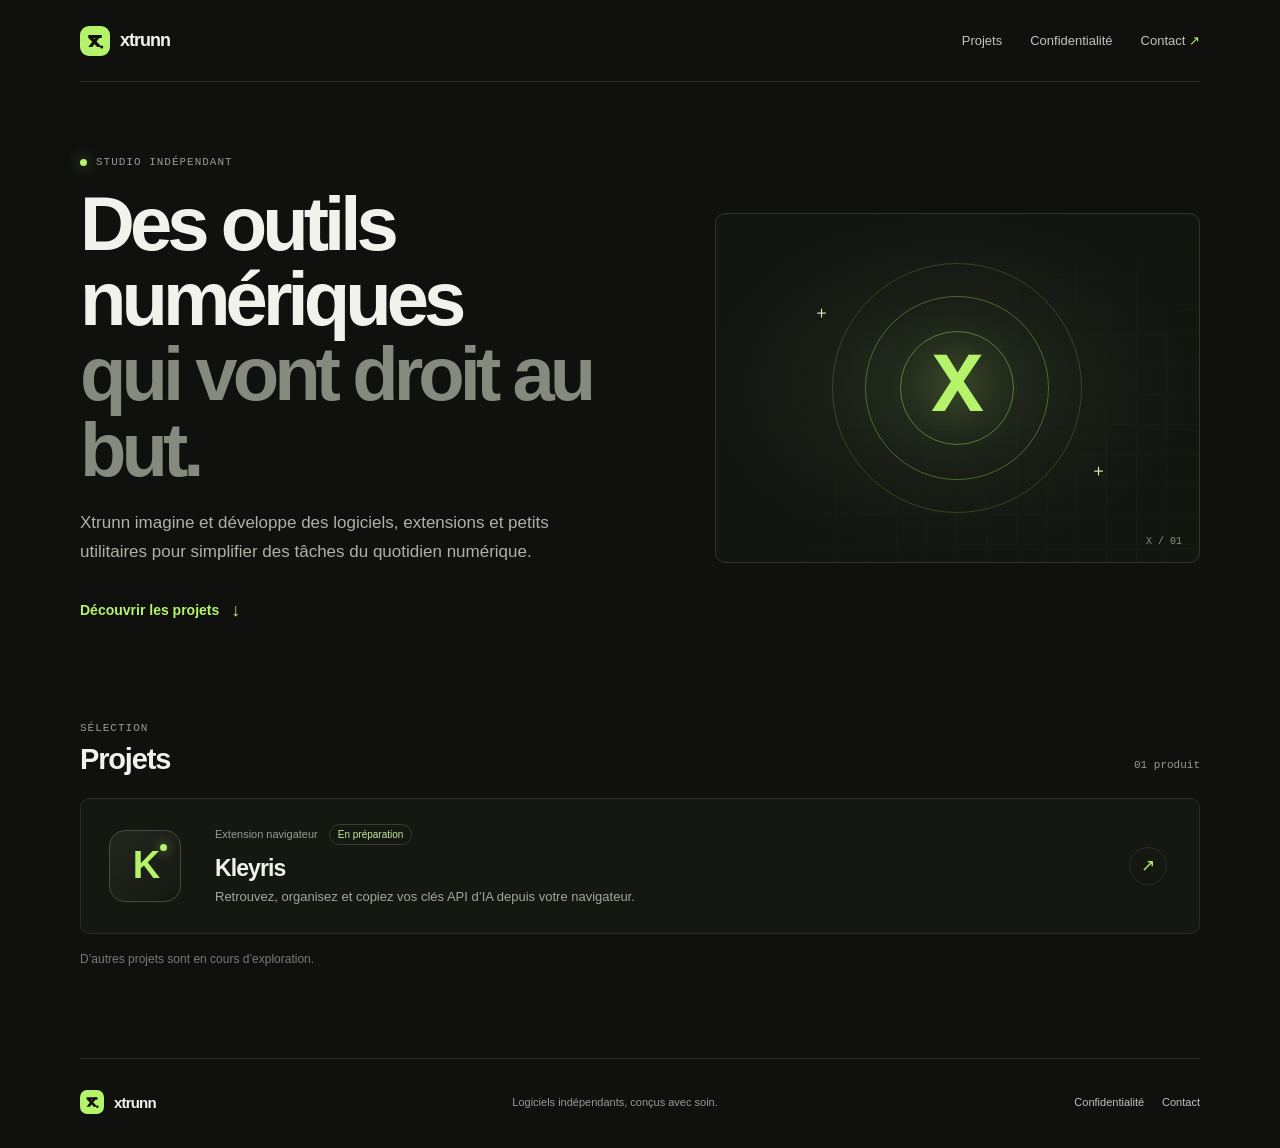
==== index.html @ ac37fcc6 "Ajouter le site Xtrunn" ====
<!doctype html>
<html lang="fr">
<head>
  <meta charset="utf-8">
  <meta name="viewport" content="width=device-width, initial-scale=1">
  <meta name="theme-color" content="#10110f">
  <meta name="description" content="Xtrunn crée des logiciels et outils numériques indépendants, utiles et simples à utiliser.">
  <title>Xtrunn — logiciels indépendants</title>
  <link rel="icon" href="assets/mark.svg" type="image/svg+xml">
  <link rel="stylesheet" href="assets/site.css">
</head>
<body>
  <header class="topbar wrap">
    <a class="wordmark" href="./" aria-label="Xtrunn, accueil"><img src="assets/mark.svg" alt="" width="30" height="30"><span>xtrunn</span></a>
    <nav aria-label="Navigation principale">
      <a href="#projets">Projets</a>
      <a href="privacy.html">Confidentialité</a>
      <a class="nav-contact" href="https://github.com/Xtrunn/xtrunn-site/issues">Contact <span aria-hidden="true">↗</span></a>
    </nav>
  </header>

  <main>
    <section class="hero wrap">
      <div class="hero-copy">
        <p class="eyebrow"><span class="status-dot"></span> Studio indépendant</p>
        <h1>Des outils numériques<br><span>qui vont droit au but.</span></h1>
        <p class="hero-description">Xtrunn imagine et développe des logiciels, extensions et petits utilitaires pour simplifier des tâches du quotidien numérique.</p>
        <a class="text-link" href="#projets">Découvrir les projets <span aria-hidden="true">↓</span></a>
      </div>
      <div class="hero-art" aria-hidden="true">
        <div class="orb orb-one"></div><div class="orb orb-two"></div>
        <div class="art-grid"></div>
        <span class="art-cross cross-one">＋</span><span class="art-cross cross-two">＋</span>
        <span class="art-label">X / 01</span>
      </div>
    </section>

    <section class="projects wrap" id="projets">
      <div class="section-heading">
        <div><p class="eyebrow">Sélection</p><h2>Projets</h2></div>
        <span class="section-count">01 produit</span>
      </div>
      <article class="project-card">
        <a class="project-mark" href="products/kleyris.html" aria-label="Découvrir Kleyris"><span>K</span><i></i></a>
        <div class="project-info">
          <div class="project-meta"><span>Extension navigateur</span><span class="pill">En préparation</span></div>
          <h3>Kleyris</h3>
          <p>Retrouvez, organisez et copiez vos clés API d’IA depuis votre navigateur.</p>
        </div>
        <a class="arrow-link" href="products/kleyris.html" aria-label="Découvrir Kleyris">↗</a>
      </article>
      <p class="future-note">D’autres projets sont en cours d’exploration.</p>
    </section>
  </main>

  <footer class="footer wrap">
    <a class="wordmark footer-mark" href="./"><img src="assets/mark.svg" alt="" width="24" height="24"><span>xtrunn</span></a>
    <span>Logiciels indépendants, conçus avec soin.</span>
    <div><a href="privacy.html">Confidentialité</a><a href="https://github.com/Xtrunn/xtrunn-site/issues">Contact</a></div>
  </footer>
</body>
</html>
---- assets/site.css ----
:root {
  color-scheme: dark;
  --ink: #f1f2ec;
  --muted: #989b91;
  --line: #292b25;
  --surface: #151713;
  --surface-hi: #1a1d17;
  --acid: #b5f36a;
  --bg: #10110f;
  font-family: "Segoe UI", Arial, sans-serif;
  font-synthesis: none;
  text-rendering: optimizeLegibility;
}
* { box-sizing: border-box; }
html { scroll-behavior: smooth; }
body { margin: 0; background: var(--bg); color: var(--ink); }
a { color: inherit; text-decoration: none; }
a:focus-visible { outline: 2px solid var(--acid); outline-offset: 4px; }
.wrap { width: min(1120px, calc(100% - 48px)); margin-inline: auto; }
.topbar { min-height: 82px; display: flex; align-items: center; justify-content: space-between; border-bottom: 1px solid var(--line); }
.wordmark { display: inline-flex; align-items: center; gap: 10px; font-size: 18px; font-weight: 700; letter-spacing: -.055em; }
.wordmark img { display: block; }
.topbar nav, .footer > div { display: flex; align-items: center; gap: 28px; color: #c2c4bb; font-size: 13px; }
.topbar nav a, .footer a { transition: color .18s ease; }
.topbar nav a:hover, .footer a:hover { color: var(--acid); }
.nav-contact span { color: var(--acid); }
.hero { min-height: 510px; display: grid; grid-template-columns: 1.1fr .9fr; align-items: center; gap: 42px; padding-block: 74px 86px; }
.eyebrow { display: flex; align-items: center; gap: 9px; margin: 0 0 18px; color: var(--muted); font: 11px ui-monospace, Consolas, monospace; letter-spacing: .09em; text-transform: uppercase; }
.status-dot { width: 7px; height: 7px; border-radius: 50%; background: var(--acid); box-shadow: 0 0 14px #b5f36980; }
h1, h2, h3, p { margin-top: 0; }
.hero h1, .product-hero h1 { margin-bottom: 22px; font-size: clamp(44px, 6.2vw, 76px); line-height: .99; letter-spacing: -.065em; font-weight: 600; }
h1 span { color: #85897e; }
.hero-description { max-width: 500px; color: #aeb1a6; font-size: 17px; line-height: 1.7; }
.text-link { display: inline-flex; align-items: center; gap: 12px; margin-top: 16px; color: var(--acid); font-size: 14px; font-weight: 600; }
.text-link span { font-size: 18px; }
.hero-art { position: relative; min-height: 350px; overflow: hidden; border: 1px solid #30342a; border-radius: 10px; background: radial-gradient(ellipse at 48% 49%, #293321 0, #191d16 36%, #131510 72%); }
.art-grid { position: absolute; inset: 0; opacity: .22; background-image: linear-gradient(#7c8c6c33 1px, transparent 1px), linear-gradient(90deg, #7c8c6c33 1px, transparent 1px); background-size: 30px 30px; mask-image: linear-gradient(135deg, transparent 12%, #000 100%); }
.orb { position: absolute; left: 50%; top: 50%; border: 1px solid #b5f36430; border-radius: 50%; transform: translate(-50%, -50%); }
.orb-one { width: 250px; height: 250px; }
.orb-two { width: 184px; height: 184px; border-color: #b5f36655; }
.orb-two::after { content: ""; position: absolute; inset: 34px; border: 1px solid #b5f36666; border-radius: 50%; }
.hero-art::after { content: "X"; position: absolute; inset: 0; display: grid; place-items: center; color: var(--acid); font: 700 86px ui-monospace, Consolas, monospace; text-shadow: 0 0 46px #b5f36954; }
.art-cross { position: absolute; z-index: 1; color: #d7f7b2; font: 17px ui-monospace, Consolas, monospace; }
.cross-one { left: 20%; top: 25%; }.cross-two { right: 19%; bottom: 23%; }
.art-label { position: absolute; bottom: 15px; right: 17px; z-index: 1; color: #8b9083; font: 10px ui-monospace, Consolas, monospace; }
.projects { padding-block: 15px 92px; }
.section-heading { display: flex; justify-content: space-between; align-items: end; margin-bottom: 22px; }
.section-heading .eyebrow { margin-bottom: 9px; }
.section-heading h2 { margin: 0; font-size: 29px; letter-spacing: -.04em; }
.section-count { padding-bottom: 5px; color: var(--muted); font: 11px ui-monospace, Consolas, monospace; }
.project-card { display: grid; grid-template-columns: 84px 1fr 42px; align-items: center; gap: 22px; padding: 25px 28px; border: 1px solid var(--line); border-radius: 9px; background: var(--surface); transition: border-color .2s ease, background .2s ease; }
.project-card:hover { border-color: #586245; background: var(--surface-hi); }
.project-mark { position: relative; display: grid; width: 72px; height: 72px; place-items: center; border: 1px solid #474a3d; border-radius: 16px; background: linear-gradient(140deg,#24271f,#151712); color: var(--acid); font: 600 38px "Segoe UI",Arial,sans-serif; letter-spacing: -.08em; }
.project-mark i { position: absolute; right: 13px; top: 13px; width: 7px; height: 7px; border-radius: 50%; background: var(--acid); box-shadow: 0 0 11px #b5f369aa; }
.project-meta { display: flex; align-items: center; gap: 11px; color: var(--muted); font-size: 11px; }
.pill { padding: 4px 8px; border: 1px solid #353e2b; border-radius: 99px; color: #c4e99b; font-size: 10px; }
.project-info h3 { margin: 10px 0 5px; font-size: 23px; letter-spacing: -.04em; }
.project-info p { max-width: 600px; margin: 0; color: #a4a79d; font-size: 13px; line-height: 1.6; }
.arrow-link { display: grid; width: 38px; height: 38px; place-items: center; border: 1px solid var(--line); border-radius: 50%; color: var(--acid); font-size: 17px; }
.future-note { margin: 18px 0 0; color: #777b71; font-size: 12px; }
.footer { display: flex; align-items: center; justify-content: space-between; min-height: 88px; border-top: 1px solid var(--line); color: var(--muted); font-size: 11px; }
.footer-mark { color: var(--ink); font-size: 15px; }
.footer > div { gap: 18px; font-size: 11px; }
.product-page { min-height: calc(100vh - 170px); }
.back-link { display: inline-block; margin: 35px 0 60px; color: var(--muted); font-size: 12px; }
.back-link:hover { color: var(--acid); }
.product-hero { max-width: 760px; padding-bottom: 70px; }
.product-logo { position: relative; display: grid; width: 64px; height: 64px; place-items: center; margin-bottom: 30px; border: 1px solid #454b39; border-radius: 15px; background: linear-gradient(145deg,#23271e,#141610); color: var(--acid); font-size: 34px; font-weight: 600; }
.product-logo span { position: absolute; top: 11px; right: 11px; width: 7px; height: 7px; border-radius: 50%; background: var(--acid); }
.product-hero h1 { font-size: clamp(48px, 7vw, 82px); }
.coming-soon { display: inline-flex; margin-top: 13px; padding: 9px 12px; border: 1px solid #38412d; border-radius: 5px; color: #c5e6a0; font: 10px ui-monospace, Consolas, monospace; text-transform: uppercase; letter-spacing: .06em; }
.feature-grid { display: grid; grid-template-columns: repeat(3,1fr); gap: 12px; padding-block: 10px 66px; }
.feature-grid article { min-height: 165px; padding: 19px; border: 1px solid var(--line); border-radius: 8px; background: var(--surface); }
.feature-index { color: var(--acid); font: 10px ui-monospace, Consolas, monospace; }
.feature-grid h2 { margin: 23px 0 7px; font-size: 16px; letter-spacing: -.03em; }
.feature-grid p { margin: 0; color: #a4a79d; font-size: 12px; line-height: 1.65; }
.product-details { display: grid; grid-template-columns: 1fr 1fr; gap: 40px; align-items: end; padding-block: 25px 86px; }
.product-details h2 { margin-bottom: 10px; font-size: 26px; letter-spacing: -.04em; }
.product-details p:not(.eyebrow) { max-width: 480px; margin-bottom: 0; color: #a4a79d; font-size: 13px; line-height: 1.7; }
.details-note { justify-self: end; padding: 14px 16px; border: 1px solid var(--line); border-radius: 7px; color: #a4a79d; font-size: 11px; }
.details-note .status-dot { display: inline-block; width: 6px; height: 6px; margin-right: 7px; }
.policy { min-height: calc(100vh - 170px); padding-bottom: 80px; }
.policy .back-link { margin-bottom: 60px; }
.policy h1 { margin-bottom: 7px; font-size: 54px; letter-spacing: -.06em; }
.policy-date { color: var(--muted); font-size: 12px; }
.policy-copy { max-width: 760px; margin-top: 42px; }
.policy-copy h2 { margin: 31px 0 10px; font-size: 16px; }
.policy-copy p { color: #b0b3a9; font-size: 13px; line-height: 1.8; }
.policy-copy a { color: var(--acid); text-decoration: underline; text-underline-offset: 3px; }
@media (max-width: 720px) {
  .wrap { width: min(100% - 36px, 560px); }
  .topbar { min-height: 70px; }
  .topbar nav { gap: 15px; font-size: 11px; }
  .hero { grid-template-columns: 1fr; gap: 34px; padding-block: 68px 66px; }
  .hero-art { min-height: 260px; }
  .projects { padding-bottom: 68px; }
  .project-card { grid-template-columns: 58px 1fr 32px; gap: 14px; padding: 17px 14px; }
  .project-mark { width: 54px; height: 54px; border-radius: 13px; font-size: 29px; }
  .project-mark i { top: 10px; right: 10px; width: 6px; height: 6px; }
  .project-meta { flex-wrap: wrap; gap: 7px; }
  .project-info h3 { margin-top: 8px; font-size: 20px; }
  .project-info p { font-size: 12px; }
  .arrow-link { width: 32px; height: 32px; }
  .footer { flex-wrap: wrap; gap: 11px 20px; padding-block: 18px; }
  .footer > span { order: 3; flex-basis: 100%; }
  .feature-grid { grid-template-columns: 1fr; }
  .feature-grid article { min-height: 130px; }
  .product-details { grid-template-columns: 1fr; gap: 24px; }
  .details-note { justify-self: start; }
  .back-link { margin: 28px 0 44px; }
}
@media (max-width: 390px) {
  .wrap { width: calc(100% - 28px); }
  .topbar nav { gap: 11px; font-size: 10px; }
  .wordmark { gap: 7px; font-size: 16px; }
  .project-card { grid-template-columns: 46px 1fr 28px; gap: 10px; padding-inline: 11px; }
  .project-mark { width: 44px; height: 44px; font-size: 24px; }
  .project-meta { font-size: 9px; }
}
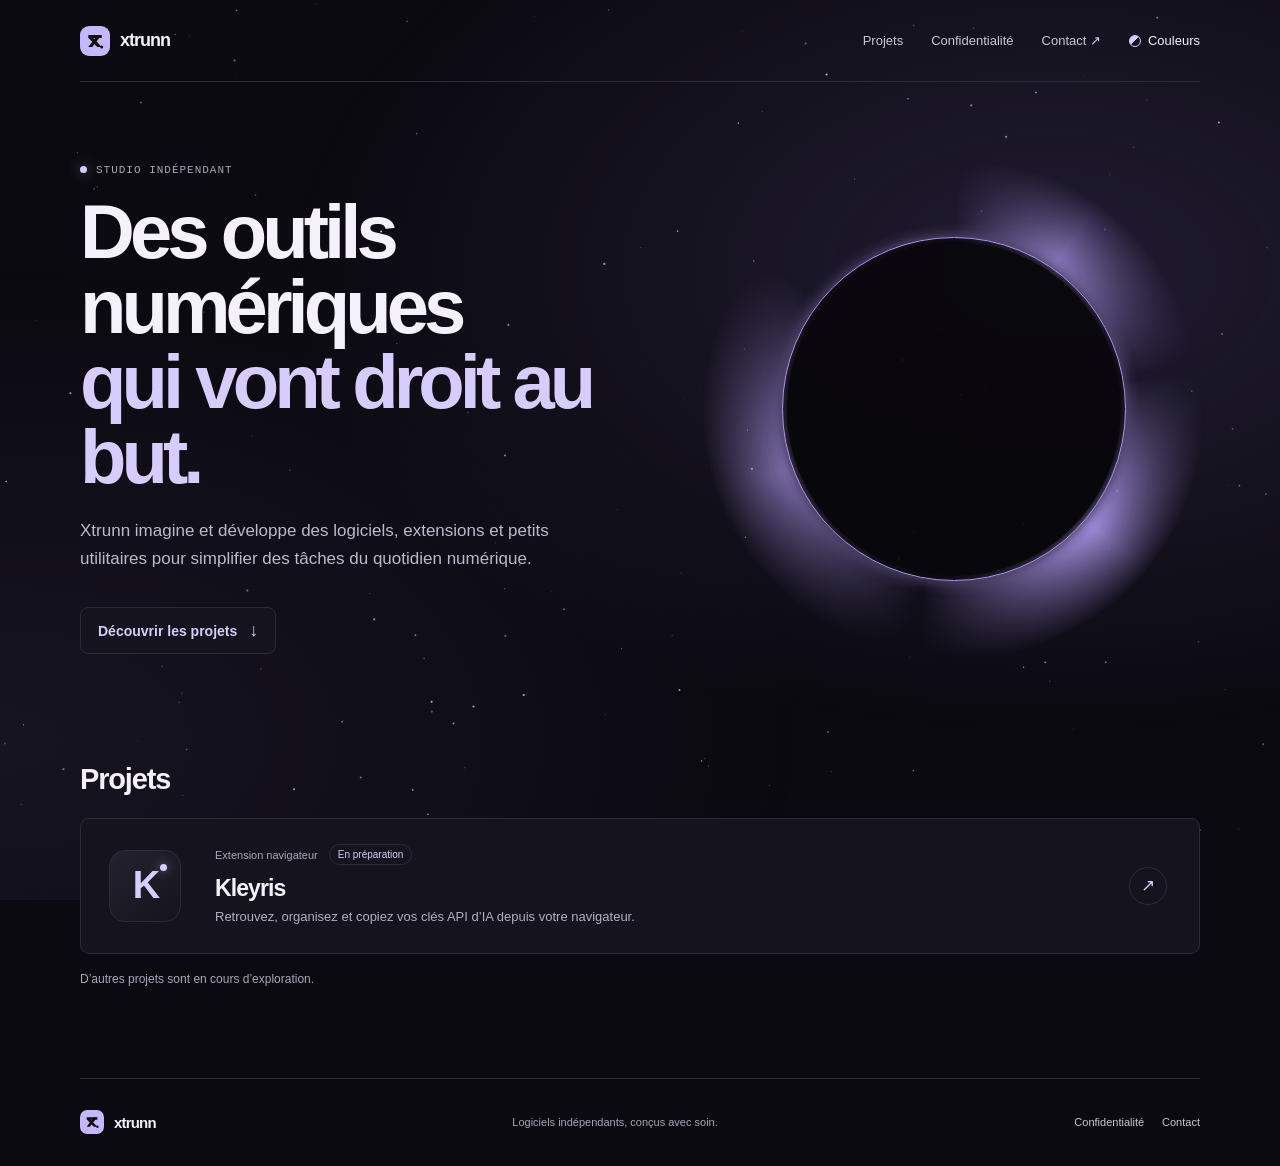
==== commit 9bc3cd7c: "Trou noir" ====
--- a/index.html
+++ b/index.html
@@ -8,6 +8,7 @@
   <title>Xtrunn — logiciels indépendants</title>
   <link rel="icon" href="assets/mark.svg" type="image/svg+xml">
   <link rel="stylesheet" href="assets/site.css">
+  <script src="assets/appearance.js" defer></script>
 </head>
 <body>
   <header class="topbar wrap">
@@ -27,18 +28,18 @@
         <p class="hero-description">Xtrunn imagine et développe des logiciels, extensions et petits utilitaires pour simplifier des tâches du quotidien numérique.</p>
         <a class="text-link" href="#projets">Découvrir les projets <span aria-hidden="true">↓</span></a>
       </div>
-      <div class="hero-art" aria-hidden="true">
-        <div class="orb orb-one"></div><div class="orb orb-two"></div>
-        <div class="art-grid"></div>
-        <span class="art-cross cross-one">＋</span><span class="art-cross cross-two">＋</span>
-        <span class="art-label">X / 01</span>
+      <div class="hero-space" aria-hidden="true">
+        <div class="black-hole">
+          <div class="bh-disk"></div>
+          <div class="bh-void"></div>
+          <div class="bh-ring"></div>
+        </div>
       </div>
     </section>
 
     <section class="projects wrap" id="projets">
       <div class="section-heading">
-        <div><p class="eyebrow">Sélection</p><h2>Projets</h2></div>
-        <span class="section-count">01 produit</span>
+        <h2>Projets</h2>
       </div>
       <article class="project-card">
         <a class="project-mark" href="products/kleyris.html" aria-label="Découvrir Kleyris"><span>K</span><i></i></a>
--- a/assets/site.css
+++ b/assets/site.css
@@ -1,12 +1,14 @@
 :root {
   color-scheme: dark;
-  --ink: #f1f2ec;
-  --muted: #989b91;
-  --line: #292b25;
-  --surface: #151713;
-  --surface-hi: #1a1d17;
-  --acid: #b5f36a;
-  --bg: #10110f;
+  --ink: #f4f1fb;
+  --muted: #aaa6b8;
+  --accent-color: #c5b7fb;
+  --hole-color: #a88afe;
+  --acid: color-mix(in srgb, var(--accent-color) 70%, #fff);
+  --bg: #0b0a10;
+  --line: color-mix(in srgb, var(--acid) 17%, var(--bg));
+  --surface: #15131d;
+  --surface-hi: color-mix(in srgb, var(--acid) 8%, var(--surface));
   font-family: "Segoe UI", Arial, sans-serif;
   font-synthesis: none;
   text-rendering: optimizeLegibility;
@@ -20,44 +22,131 @@
 .topbar { min-height: 82px; display: flex; align-items: center; justify-content: space-between; border-bottom: 1px solid var(--line); }
 .wordmark { display: inline-flex; align-items: center; gap: 10px; font-size: 18px; font-weight: 700; letter-spacing: -.055em; }
 .wordmark img { display: block; }
-.topbar nav, .footer > div { display: flex; align-items: center; gap: 28px; color: #c2c4bb; font-size: 13px; }
+.topbar nav, .footer > div { display: flex; align-items: center; gap: 28px; color: #cbc7d6; font-size: 13px; }
 .topbar nav a, .footer a { transition: color .18s ease; }
 .topbar nav a:hover, .footer a:hover { color: var(--acid); }
 .nav-contact span { color: var(--acid); }
 .hero { min-height: 510px; display: grid; grid-template-columns: 1.1fr .9fr; align-items: center; gap: 42px; padding-block: 74px 86px; }
 .eyebrow { display: flex; align-items: center; gap: 9px; margin: 0 0 18px; color: var(--muted); font: 11px ui-monospace, Consolas, monospace; letter-spacing: .09em; text-transform: uppercase; }
-.status-dot { width: 7px; height: 7px; border-radius: 50%; background: var(--acid); box-shadow: 0 0 14px #b5f36980; }
+.status-dot { width: 7px; height: 7px; border-radius: 50%; background: var(--acid); box-shadow: 0 0 14px color-mix(in srgb, var(--acid) 50%, transparent); }
 h1, h2, h3, p { margin-top: 0; }
 .hero h1, .product-hero h1 { margin-bottom: 22px; font-size: clamp(44px, 6.2vw, 76px); line-height: .99; letter-spacing: -.065em; font-weight: 600; }
-h1 span { color: #85897e; }
-.hero-description { max-width: 500px; color: #aeb1a6; font-size: 17px; line-height: 1.7; }
+h1 span { color: var(--acid); }
+.hero-description { max-width: 500px; color: #bdb9cb; font-size: 17px; line-height: 1.7; }
 .text-link { display: inline-flex; align-items: center; gap: 12px; margin-top: 16px; color: var(--acid); font-size: 14px; font-weight: 600; }
 .text-link span { font-size: 18px; }
-.hero-art { position: relative; min-height: 350px; overflow: hidden; border: 1px solid #30342a; border-radius: 10px; background: radial-gradient(ellipse at 48% 49%, #293321 0, #191d16 36%, #131510 72%); }
-.art-grid { position: absolute; inset: 0; opacity: .22; background-image: linear-gradient(#7c8c6c33 1px, transparent 1px), linear-gradient(90deg, #7c8c6c33 1px, transparent 1px); background-size: 30px 30px; mask-image: linear-gradient(135deg, transparent 12%, #000 100%); }
-.orb { position: absolute; left: 50%; top: 50%; border: 1px solid #b5f36430; border-radius: 50%; transform: translate(-50%, -50%); }
-.orb-one { width: 250px; height: 250px; }
-.orb-two { width: 184px; height: 184px; border-color: #b5f36655; }
-.orb-two::after { content: ""; position: absolute; inset: 34px; border: 1px solid #b5f36666; border-radius: 50%; }
-.hero-art::after { content: "X"; position: absolute; inset: 0; display: grid; place-items: center; color: var(--acid); font: 700 86px ui-monospace, Consolas, monospace; text-shadow: 0 0 46px #b5f36954; }
-.art-cross { position: absolute; z-index: 1; color: #d7f7b2; font: 17px ui-monospace, Consolas, monospace; }
-.cross-one { left: 20%; top: 25%; }.cross-two { right: 19%; bottom: 23%; }
-.art-label { position: absolute; bottom: 15px; right: 17px; z-index: 1; color: #8b9083; font: 10px ui-monospace, Consolas, monospace; }
+.space-background {
+  position: fixed;
+  inset: 0;
+  overflow: hidden;
+  z-index: -1;
+  pointer-events: none;
+}
+body { isolation: isolate; }
+.space-background::before {
+  content: "";
+  position: absolute;
+  inset: -12%;
+  background:
+    radial-gradient(ellipse at 76% 34%, color-mix(in srgb, var(--hole-color) 14%, transparent), transparent 45%),
+    radial-gradient(ellipse at 10% 76%, color-mix(in srgb, var(--hole-color) 8%, transparent), transparent 40%);
+  animation: nebula-drift 90s ease-in-out infinite alternate;
+}
+.space-background canvas { position: relative; display: block; width: 100%; height: 100%; }
+@keyframes nebula-drift { to { transform: rotate(5deg) scale(1.08); } }
+.hero { min-height: clamp(530px, 74svh, 760px); gap: 26px; }
+.hero-copy { position: relative; z-index: 1; }
+.hero h1 span { color: var(--acid); }
+.hero-space { display: grid; place-items: center; min-width: 0; pointer-events: none; }
+.black-hole {
+  position: relative;
+  width: min(114%, 505px);
+  aspect-ratio: 1;
+  opacity: .92;
+  --halo: color-mix(in srgb, var(--hole-color) 78%, #fff);
+}
+.bh-disk, .bh-void, .bh-ring { position: absolute; border-radius: 50%; }
+.bh-disk {
+  inset: 0;
+  background: conic-gradient(
+    transparent 0deg, color-mix(in srgb, var(--halo) 78%, transparent) 35deg,
+    transparent 80deg, var(--halo) 130deg, transparent 190deg,
+    color-mix(in srgb, var(--halo) 70%, transparent) 250deg, transparent 310deg
+  );
+  mask-image: radial-gradient(circle closest-side, transparent 58%, #000 70%, transparent 100%);
+  animation: disk-spin 14s linear infinite;
+}
+.bh-void { inset: 17%; background: #08070b; box-shadow: 0 0 14px 5px #08070b; }
+.bh-ring {
+  inset: 16%;
+  border: 1px solid var(--halo);
+  box-shadow: 0 0 15px color-mix(in srgb, var(--halo) 60%, transparent);
+}
+@keyframes disk-spin { to { transform: rotate(360deg); } }
+.text-link { padding: 12px 17px; border: 1px solid var(--line); border-radius: 8px; background: var(--surface); }
+.text-link:hover { border-color: var(--acid); }
+.appearance { position: relative; z-index: 2; }
+.appearance summary {
+  display: flex;
+  align-items: center;
+  gap: 7px;
+  min-height: 32px;
+  cursor: pointer;
+  list-style: none;
+  color: var(--ink);
+}
+.appearance summary::-webkit-details-marker { display: none; }
+.appearance-icon {
+  display: inline-block;
+  flex: 0 0 12px;
+  width: 12px;
+  height: 12px;
+  border-radius: 50%;
+  border: 1px solid var(--acid);
+  background: linear-gradient(135deg, var(--acid) 50%, transparent 50%);
+}
+.appearance-panel {
+  position: absolute;
+  top: calc(100% + 9px);
+  right: 0;
+  width: 254px;
+  max-width: calc(100vw - 28px);
+  padding: 15px;
+  border: 1px solid var(--line);
+  border-radius: 12px;
+  box-shadow: 0 14px 36px #0009;
+  background: var(--surface);
+}
+.appearance-panel fieldset { min-width: 0; margin: 0; padding: 0; border: 0; }
+.appearance-panel fieldset + fieldset { margin-top: 16px; }
+.appearance-panel legend { padding: 0; color: var(--ink); font-size: 12px; }
+.swatches { display: flex; flex-wrap: wrap; gap: 6px; margin: 8px 0; }
+.swatches button {
+  width: 19px;
+  height: 22px;
+  padding: 0;
+  border: 1px solid var(--line);
+  border-radius: 6px;
+  background: var(--swatch);
+  cursor: pointer;
+}
+.swatches button[aria-pressed="true"] { outline: 1px solid var(--ink); outline-offset: 1px; }
+.appearance :focus-visible { outline: 2px solid var(--acid); outline-offset: 3px; }
+.custom-color { display: flex; align-items: center; justify-content: space-between; font-size: 12px; }
+.custom-color input { width: 34px; height: 25px; padding: 1px; border: 1px solid var(--line); background: var(--bg); cursor: pointer; }
 .projects { padding-block: 15px 92px; }
 .section-heading { display: flex; justify-content: space-between; align-items: end; margin-bottom: 22px; }
-.section-heading .eyebrow { margin-bottom: 9px; }
 .section-heading h2 { margin: 0; font-size: 29px; letter-spacing: -.04em; }
-.section-count { padding-bottom: 5px; color: var(--muted); font: 11px ui-monospace, Consolas, monospace; }
 .project-card { display: grid; grid-template-columns: 84px 1fr 42px; align-items: center; gap: 22px; padding: 25px 28px; border: 1px solid var(--line); border-radius: 9px; background: var(--surface); transition: border-color .2s ease, background .2s ease; }
-.project-card:hover { border-color: #586245; background: var(--surface-hi); }
-.project-mark { position: relative; display: grid; width: 72px; height: 72px; place-items: center; border: 1px solid #474a3d; border-radius: 16px; background: linear-gradient(140deg,#24271f,#151712); color: var(--acid); font: 600 38px "Segoe UI",Arial,sans-serif; letter-spacing: -.08em; }
-.project-mark i { position: absolute; right: 13px; top: 13px; width: 7px; height: 7px; border-radius: 50%; background: var(--acid); box-shadow: 0 0 11px #b5f369aa; }
+.project-card:hover { border-color: var(--acid); background: var(--surface-hi); }
+.project-mark { position: relative; display: grid; width: 72px; height: 72px; place-items: center; border: 1px solid var(--line); border-radius: 16px; background: linear-gradient(140deg, var(--surface-hi), var(--surface)); color: var(--acid); font: 600 38px "Segoe UI",Arial,sans-serif; letter-spacing: -.08em; }
+.project-mark i { position: absolute; right: 13px; top: 13px; width: 7px; height: 7px; border-radius: 50%; background: var(--acid); box-shadow: 0 0 11px color-mix(in srgb, var(--acid) 67%, transparent); }
 .project-meta { display: flex; align-items: center; gap: 11px; color: var(--muted); font-size: 11px; }
-.pill { padding: 4px 8px; border: 1px solid #353e2b; border-radius: 99px; color: #c4e99b; font-size: 10px; }
+.pill { padding: 4px 8px; border: 1px solid var(--line); border-radius: 99px; color: var(--acid); font-size: 10px; }
 .project-info h3 { margin: 10px 0 5px; font-size: 23px; letter-spacing: -.04em; }
-.project-info p { max-width: 600px; margin: 0; color: #a4a79d; font-size: 13px; line-height: 1.6; }
+.project-info p { max-width: 600px; margin: 0; color: #b3aec3; font-size: 13px; line-height: 1.6; }
 .arrow-link { display: grid; width: 38px; height: 38px; place-items: center; border: 1px solid var(--line); border-radius: 50%; color: var(--acid); font-size: 17px; }
-.future-note { margin: 18px 0 0; color: #777b71; font-size: 12px; }
+.future-note { margin: 18px 0 0; color: var(--muted); font-size: 12px; }
 .footer { display: flex; align-items: center; justify-content: space-between; min-height: 88px; border-top: 1px solid var(--line); color: var(--muted); font-size: 11px; }
 .footer-mark { color: var(--ink); font-size: 15px; }
 .footer > div { gap: 18px; font-size: 11px; }
@@ -65,19 +154,19 @@
 .back-link { display: inline-block; margin: 35px 0 60px; color: var(--muted); font-size: 12px; }
 .back-link:hover { color: var(--acid); }
 .product-hero { max-width: 760px; padding-bottom: 70px; }
-.product-logo { position: relative; display: grid; width: 64px; height: 64px; place-items: center; margin-bottom: 30px; border: 1px solid #454b39; border-radius: 15px; background: linear-gradient(145deg,#23271e,#141610); color: var(--acid); font-size: 34px; font-weight: 600; }
+.product-logo { position: relative; display: grid; width: 64px; height: 64px; place-items: center; margin-bottom: 30px; border: 1px solid var(--line); border-radius: 15px; background: linear-gradient(145deg, var(--surface-hi), var(--surface)); color: var(--acid); font-size: 34px; font-weight: 600; }
 .product-logo span { position: absolute; top: 11px; right: 11px; width: 7px; height: 7px; border-radius: 50%; background: var(--acid); }
 .product-hero h1 { font-size: clamp(48px, 7vw, 82px); }
-.coming-soon { display: inline-flex; margin-top: 13px; padding: 9px 12px; border: 1px solid #38412d; border-radius: 5px; color: #c5e6a0; font: 10px ui-monospace, Consolas, monospace; text-transform: uppercase; letter-spacing: .06em; }
+.coming-soon { display: inline-flex; margin-top: 13px; padding: 9px 12px; border: 1px solid var(--line); border-radius: 5px; color: var(--acid); font: 10px ui-monospace, Consolas, monospace; text-transform: uppercase; letter-spacing: .06em; }
 .feature-grid { display: grid; grid-template-columns: repeat(3,1fr); gap: 12px; padding-block: 10px 66px; }
 .feature-grid article { min-height: 165px; padding: 19px; border: 1px solid var(--line); border-radius: 8px; background: var(--surface); }
 .feature-index { color: var(--acid); font: 10px ui-monospace, Consolas, monospace; }
 .feature-grid h2 { margin: 23px 0 7px; font-size: 16px; letter-spacing: -.03em; }
-.feature-grid p { margin: 0; color: #a4a79d; font-size: 12px; line-height: 1.65; }
+.feature-grid p { margin: 0; color: #b3aec3; font-size: 12px; line-height: 1.65; }
 .product-details { display: grid; grid-template-columns: 1fr 1fr; gap: 40px; align-items: end; padding-block: 25px 86px; }
 .product-details h2 { margin-bottom: 10px; font-size: 26px; letter-spacing: -.04em; }
-.product-details p:not(.eyebrow) { max-width: 480px; margin-bottom: 0; color: #a4a79d; font-size: 13px; line-height: 1.7; }
-.details-note { justify-self: end; padding: 14px 16px; border: 1px solid var(--line); border-radius: 7px; color: #a4a79d; font-size: 11px; }
+.product-details p:not(.eyebrow) { max-width: 480px; margin-bottom: 0; color: #b3aec3; font-size: 13px; line-height: 1.7; }
+.details-note { justify-self: end; padding: 14px 16px; border: 1px solid var(--line); border-radius: 7px; color: #b3aec3; font-size: 11px; }
 .details-note .status-dot { display: inline-block; width: 6px; height: 6px; margin-right: 7px; }
 .policy { min-height: calc(100vh - 170px); padding-bottom: 80px; }
 .policy .back-link { margin-bottom: 60px; }
@@ -85,14 +174,16 @@
 .policy-date { color: var(--muted); font-size: 12px; }
 .policy-copy { max-width: 760px; margin-top: 42px; }
 .policy-copy h2 { margin: 31px 0 10px; font-size: 16px; }
-.policy-copy p { color: #b0b3a9; font-size: 13px; line-height: 1.8; }
+.policy-copy p { color: #bdb9cb; font-size: 13px; line-height: 1.8; }
 .policy-copy a { color: var(--acid); text-decoration: underline; text-underline-offset: 3px; }
 @media (max-width: 720px) {
   .wrap { width: min(100% - 36px, 560px); }
   .topbar { min-height: 70px; }
   .topbar nav { gap: 15px; font-size: 11px; }
   .hero { grid-template-columns: 1fr; gap: 34px; padding-block: 68px 66px; }
-  .hero-art { min-height: 260px; }
+  .hero { min-height: auto; }
+  .hero-space { width: min(100%, 360px); margin-inline: auto; }
+  .black-hole { width: 100%; }
   .projects { padding-bottom: 68px; }
   .project-card { grid-template-columns: 58px 1fr 32px; gap: 14px; padding: 17px 14px; }
   .project-mark { width: 54px; height: 54px; border-radius: 13px; font-size: 29px; }
@@ -117,3 +208,12 @@
   .project-mark { width: 44px; height: 44px; font-size: 24px; }
   .project-meta { font-size: 9px; }
 }
+
+@media (max-width: 420px) {
+  .appearance summary span:last-child { position: absolute; width: 1px; height: 1px; overflow: hidden; clip-path: inset(50%); }
+  .appearance summary { padding-inline: 6px; }
+}
+@media (prefers-reduced-motion: reduce) {
+  html { scroll-behavior: auto; }
+  .space-background::before, .bh-disk { animation: none; }
+}
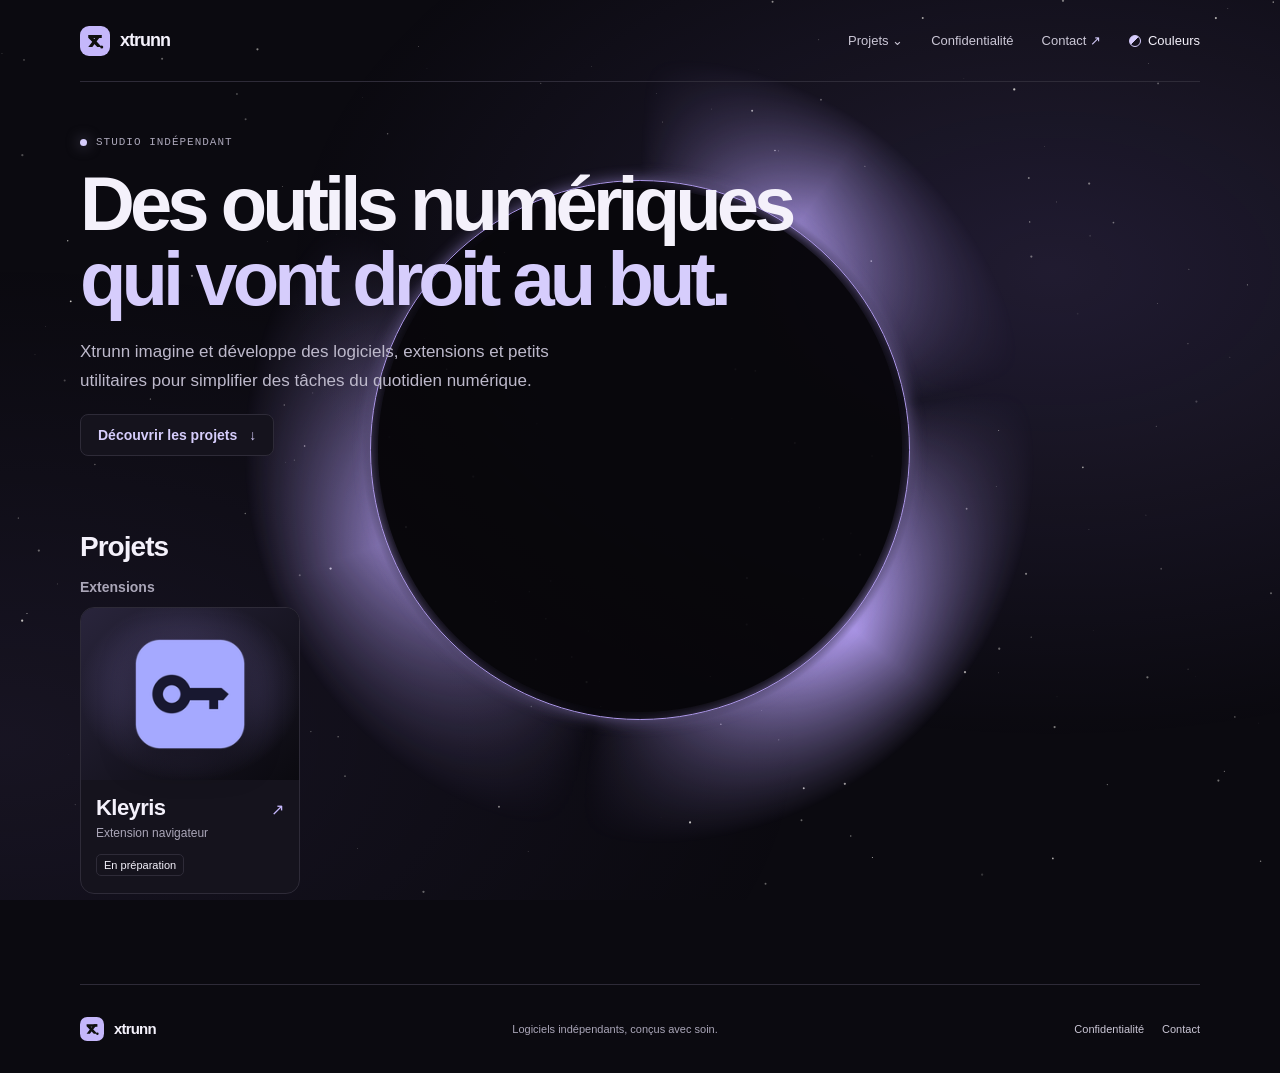
==== commit 66b8b3ed: "Mise à jour" ====
--- a/index.html
+++ b/index.html
@@ -1,3 +1,4 @@
+<!-- Généré par build_catalog.py. Modifier le catalogue ou les modèles. -->
 <!doctype html>
 <html lang="fr">
 <head>
@@ -9,48 +10,56 @@
   <link rel="icon" href="assets/mark.svg" type="image/svg+xml">
   <link rel="stylesheet" href="assets/site.css">
   <script src="assets/appearance.js" defer></script>
+  <script src="assets/portal.js" defer></script>
+  <script src="assets/catalog.js" defer></script>
 </head>
-<body>
+<body class="catalog-page">
+  <div class="portal-scene hero-space" aria-hidden="true">
+    <div class="black-hole">
+      <div class="bh-disk"></div>
+      <div class="bh-void"></div>
+      <div class="bh-ring"></div>
+    </div>
+  </div>
+  <div class="approach-screen">
   <header class="topbar wrap">
     <a class="wordmark" href="./" aria-label="Xtrunn, accueil"><img src="assets/mark.svg" alt="" width="30" height="30"><span>xtrunn</span></a>
     <nav aria-label="Navigation principale">
-      <a href="#projets">Projets</a>
+      <details class="nav-projects">
+        <summary>Projets <span aria-hidden="true">⌄</span></summary>
+        <div class="nav-projects-panel">
+          <a href="#projets">Voir les projets</a>
+          <a href="proposer.html">Proposer un projet</a>
+        </div>
+      </details>
       <a href="privacy.html">Confidentialité</a>
       <a class="nav-contact" href="https://github.com/Xtrunn/xtrunn-site/issues">Contact <span aria-hidden="true">↗</span></a>
     </nav>
   </header>
 
   <main>
-    <section class="hero wrap">
-      <div class="hero-copy">
-        <p class="eyebrow"><span class="status-dot"></span> Studio indépendant</p>
-        <h1>Des outils numériques<br><span>qui vont droit au but.</span></h1>
-        <p class="hero-description">Xtrunn imagine et développe des logiciels, extensions et petits utilitaires pour simplifier des tâches du quotidien numérique.</p>
-        <a class="text-link" href="#projets">Découvrir les projets <span aria-hidden="true">↓</span></a>
-      </div>
-      <div class="hero-space" aria-hidden="true">
-        <div class="black-hole">
-          <div class="bh-disk"></div>
-          <div class="bh-void"></div>
-          <div class="bh-ring"></div>
+    <section class="home-intro wrap">
+      <p class="eyebrow"><span class="status-dot"></span> Studio indépendant</p>
+      <h1>Des outils numériques<br><span>qui vont droit au but.</span></h1>
+      <p class="hero-description">Xtrunn imagine et développe des logiciels, extensions et petits utilitaires pour simplifier des tâches du quotidien numérique.</p>
+      <a class="text-link" href="#projets">Découvrir les projets <span aria-hidden="true">↓</span></a>
+    </section>
+    <section class="catalog wrap" id="projets" aria-labelledby="catalog-title">
+      <div class="catalog-heading"><h2 id="catalog-title">Projets</h2></div>
+
+      <section class="catalog-group" data-category="extension" aria-labelledby="category-extension">
+        <h3 id="category-extension">Extensions</h3>
+        <div class="project-grid">
+          <a class="catalog-card" href="products/kleyris.html" style="--project-color: #a996f5">
+            <div class="card-art"><img src="assets/projects/kleyris.png" width="112" height="112" alt=""></div>
+            <div class="card-copy">
+              <div class="card-title"><h4>Kleyris</h4><span aria-hidden="true">↗</span></div>
+              <p>Extension navigateur</p>
+              <span class="card-badge">En préparation</span>
+            </div>
+          </a>
         </div>
-      </div>
-    </section>
-
-    <section class="projects wrap" id="projets">
-      <div class="section-heading">
-        <h2>Projets</h2>
-      </div>
-      <article class="project-card">
-        <a class="project-mark" href="products/kleyris.html" aria-label="Découvrir Kleyris"><span>K</span><i></i></a>
-        <div class="project-info">
-          <div class="project-meta"><span>Extension navigateur</span><span class="pill">En préparation</span></div>
-          <h3>Kleyris</h3>
-          <p>Retrouvez, organisez et copiez vos clés API d’IA depuis votre navigateur.</p>
-        </div>
-        <a class="arrow-link" href="products/kleyris.html" aria-label="Découvrir Kleyris">↗</a>
-      </article>
-      <p class="future-note">D’autres projets sont en cours d’exploration.</p>
+      </section>
     </section>
   </main>
 
@@ -59,5 +68,6 @@
     <span>Logiciels indépendants, conçus avec soin.</span>
     <div><a href="privacy.html">Confidentialité</a><a href="https://github.com/Xtrunn/xtrunn-site/issues">Contact</a></div>
   </footer>
+  </div>
 </body>
 </html>
--- a/assets/site.css
+++ b/assets/site.css
@@ -26,15 +26,12 @@
 .topbar nav a, .footer a { transition: color .18s ease; }
 .topbar nav a:hover, .footer a:hover { color: var(--acid); }
 .nav-contact span { color: var(--acid); }
-.hero { min-height: 510px; display: grid; grid-template-columns: 1.1fr .9fr; align-items: center; gap: 42px; padding-block: 74px 86px; }
 .eyebrow { display: flex; align-items: center; gap: 9px; margin: 0 0 18px; color: var(--muted); font: 11px ui-monospace, Consolas, monospace; letter-spacing: .09em; text-transform: uppercase; }
 .status-dot { width: 7px; height: 7px; border-radius: 50%; background: var(--acid); box-shadow: 0 0 14px color-mix(in srgb, var(--acid) 50%, transparent); }
 h1, h2, h3, p { margin-top: 0; }
-.hero h1, .product-hero h1 { margin-bottom: 22px; font-size: clamp(44px, 6.2vw, 76px); line-height: .99; letter-spacing: -.065em; font-weight: 600; }
+.product-hero h1 { margin-bottom: 22px; font-size: clamp(44px, 6.2vw, 76px); line-height: .99; letter-spacing: -.065em; font-weight: 600; }
 h1 span { color: var(--acid); }
 .hero-description { max-width: 500px; color: #bdb9cb; font-size: 17px; line-height: 1.7; }
-.text-link { display: inline-flex; align-items: center; gap: 12px; margin-top: 16px; color: var(--acid); font-size: 14px; font-weight: 600; }
-.text-link span { font-size: 18px; }
 .space-background {
   position: fixed;
   inset: 0;
@@ -54,9 +51,6 @@
 }
 .space-background canvas { position: relative; display: block; width: 100%; height: 100%; }
 @keyframes nebula-drift { to { transform: rotate(5deg) scale(1.08); } }
-.hero { min-height: clamp(530px, 74svh, 760px); gap: 26px; }
-.hero-copy { position: relative; z-index: 1; }
-.hero h1 span { color: var(--acid); }
 .hero-space { display: grid; place-items: center; min-width: 0; pointer-events: none; }
 .black-hole {
   position: relative;
@@ -83,8 +77,6 @@
   box-shadow: 0 0 15px color-mix(in srgb, var(--halo) 60%, transparent);
 }
 @keyframes disk-spin { to { transform: rotate(360deg); } }
-.text-link { padding: 12px 17px; border: 1px solid var(--line); border-radius: 8px; background: var(--surface); }
-.text-link:hover { border-color: var(--acid); }
 .appearance { position: relative; z-index: 2; }
 .appearance summary {
   display: flex;
@@ -134,19 +126,6 @@
 .appearance :focus-visible { outline: 2px solid var(--acid); outline-offset: 3px; }
 .custom-color { display: flex; align-items: center; justify-content: space-between; font-size: 12px; }
 .custom-color input { width: 34px; height: 25px; padding: 1px; border: 1px solid var(--line); background: var(--bg); cursor: pointer; }
-.projects { padding-block: 15px 92px; }
-.section-heading { display: flex; justify-content: space-between; align-items: end; margin-bottom: 22px; }
-.section-heading h2 { margin: 0; font-size: 29px; letter-spacing: -.04em; }
-.project-card { display: grid; grid-template-columns: 84px 1fr 42px; align-items: center; gap: 22px; padding: 25px 28px; border: 1px solid var(--line); border-radius: 9px; background: var(--surface); transition: border-color .2s ease, background .2s ease; }
-.project-card:hover { border-color: var(--acid); background: var(--surface-hi); }
-.project-mark { position: relative; display: grid; width: 72px; height: 72px; place-items: center; border: 1px solid var(--line); border-radius: 16px; background: linear-gradient(140deg, var(--surface-hi), var(--surface)); color: var(--acid); font: 600 38px "Segoe UI",Arial,sans-serif; letter-spacing: -.08em; }
-.project-mark i { position: absolute; right: 13px; top: 13px; width: 7px; height: 7px; border-radius: 50%; background: var(--acid); box-shadow: 0 0 11px color-mix(in srgb, var(--acid) 67%, transparent); }
-.project-meta { display: flex; align-items: center; gap: 11px; color: var(--muted); font-size: 11px; }
-.pill { padding: 4px 8px; border: 1px solid var(--line); border-radius: 99px; color: var(--acid); font-size: 10px; }
-.project-info h3 { margin: 10px 0 5px; font-size: 23px; letter-spacing: -.04em; }
-.project-info p { max-width: 600px; margin: 0; color: #b3aec3; font-size: 13px; line-height: 1.6; }
-.arrow-link { display: grid; width: 38px; height: 38px; place-items: center; border: 1px solid var(--line); border-radius: 50%; color: var(--acid); font-size: 17px; }
-.future-note { margin: 18px 0 0; color: var(--muted); font-size: 12px; }
 .footer { display: flex; align-items: center; justify-content: space-between; min-height: 88px; border-top: 1px solid var(--line); color: var(--muted); font-size: 11px; }
 .footer-mark { color: var(--ink); font-size: 15px; }
 .footer > div { gap: 18px; font-size: 11px; }
@@ -154,20 +133,15 @@
 .back-link { display: inline-block; margin: 35px 0 60px; color: var(--muted); font-size: 12px; }
 .back-link:hover { color: var(--acid); }
 .product-hero { max-width: 760px; padding-bottom: 70px; }
-.product-logo { position: relative; display: grid; width: 64px; height: 64px; place-items: center; margin-bottom: 30px; border: 1px solid var(--line); border-radius: 15px; background: linear-gradient(145deg, var(--surface-hi), var(--surface)); color: var(--acid); font-size: 34px; font-weight: 600; }
-.product-logo span { position: absolute; top: 11px; right: 11px; width: 7px; height: 7px; border-radius: 50%; background: var(--acid); }
 .product-hero h1 { font-size: clamp(48px, 7vw, 82px); }
 .coming-soon { display: inline-flex; margin-top: 13px; padding: 9px 12px; border: 1px solid var(--line); border-radius: 5px; color: var(--acid); font: 10px ui-monospace, Consolas, monospace; text-transform: uppercase; letter-spacing: .06em; }
 .feature-grid { display: grid; grid-template-columns: repeat(3,1fr); gap: 12px; padding-block: 10px 66px; }
 .feature-grid article { min-height: 165px; padding: 19px; border: 1px solid var(--line); border-radius: 8px; background: var(--surface); }
-.feature-index { color: var(--acid); font: 10px ui-monospace, Consolas, monospace; }
 .feature-grid h2 { margin: 23px 0 7px; font-size: 16px; letter-spacing: -.03em; }
 .feature-grid p { margin: 0; color: #b3aec3; font-size: 12px; line-height: 1.65; }
-.product-details { display: grid; grid-template-columns: 1fr 1fr; gap: 40px; align-items: end; padding-block: 25px 86px; }
+.product-details { display: grid; grid-template-columns: 1fr; padding-block: 25px 86px; }
 .product-details h2 { margin-bottom: 10px; font-size: 26px; letter-spacing: -.04em; }
 .product-details p:not(.eyebrow) { max-width: 480px; margin-bottom: 0; color: #b3aec3; font-size: 13px; line-height: 1.7; }
-.details-note { justify-self: end; padding: 14px 16px; border: 1px solid var(--line); border-radius: 7px; color: #b3aec3; font-size: 11px; }
-.details-note .status-dot { display: inline-block; width: 6px; height: 6px; margin-right: 7px; }
 .policy { min-height: calc(100vh - 170px); padding-bottom: 80px; }
 .policy .back-link { margin-bottom: 60px; }
 .policy h1 { margin-bottom: 7px; font-size: 54px; letter-spacing: -.06em; }
@@ -180,33 +154,19 @@
   .wrap { width: min(100% - 36px, 560px); }
   .topbar { min-height: 70px; }
   .topbar nav { gap: 15px; font-size: 11px; }
-  .hero { grid-template-columns: 1fr; gap: 34px; padding-block: 68px 66px; }
-  .hero { min-height: auto; }
   .hero-space { width: min(100%, 360px); margin-inline: auto; }
   .black-hole { width: 100%; }
-  .projects { padding-bottom: 68px; }
-  .project-card { grid-template-columns: 58px 1fr 32px; gap: 14px; padding: 17px 14px; }
-  .project-mark { width: 54px; height: 54px; border-radius: 13px; font-size: 29px; }
-  .project-mark i { top: 10px; right: 10px; width: 6px; height: 6px; }
-  .project-meta { flex-wrap: wrap; gap: 7px; }
-  .project-info h3 { margin-top: 8px; font-size: 20px; }
-  .project-info p { font-size: 12px; }
-  .arrow-link { width: 32px; height: 32px; }
   .footer { flex-wrap: wrap; gap: 11px 20px; padding-block: 18px; }
   .footer > span { order: 3; flex-basis: 100%; }
   .feature-grid { grid-template-columns: 1fr; }
   .feature-grid article { min-height: 130px; }
   .product-details { grid-template-columns: 1fr; gap: 24px; }
-  .details-note { justify-self: start; }
   .back-link { margin: 28px 0 44px; }
 }
 @media (max-width: 390px) {
   .wrap { width: calc(100% - 28px); }
   .topbar nav { gap: 11px; font-size: 10px; }
   .wordmark { gap: 7px; font-size: 16px; }
-  .project-card { grid-template-columns: 46px 1fr 28px; gap: 10px; padding-inline: 11px; }
-  .project-mark { width: 44px; height: 44px; font-size: 24px; }
-  .project-meta { font-size: 9px; }
 }
 
 @media (max-width: 420px) {
@@ -217,3 +177,139 @@
   html { scroll-behavior: auto; }
   .space-background::before, .bh-disk { animation: none; }
 }
+
+.catalog { min-height: calc(100svh - 170px); padding-block: clamp(42px, 8vw, 100px) 90px; }
+.catalog-heading { position: relative; z-index: 1; }
+.product-summary { line-height: 1.5; }
+.project-grid { display: grid; grid-template-columns: repeat(auto-fill, minmax(min(100%, 190px), 1fr)); gap: 16px; position: relative; z-index: 1; }
+.catalog-card {
+  display: block;
+  overflow: hidden;
+  border: 1px solid var(--line);
+  border-radius: 14px;
+  background: var(--surface);
+  transition: transform .2s ease, border-color .2s ease, background .2s ease;
+}
+.catalog-card:hover, .catalog-card:focus-visible { transform: translateY(-5px); border-color: var(--project-color); background: var(--surface-hi); }
+.card-art {
+  display: grid;
+  place-items: center;
+  height: clamp(128px, 18vw, 172px);
+  background:
+    radial-gradient(ellipse at 50% 48%, color-mix(in srgb, var(--project-color) 42%, transparent), transparent 72%),
+    linear-gradient(140deg, color-mix(in srgb, var(--project-color) 19%, var(--bg)), var(--bg));
+}
+.card-art img, .product-icon { display: block; object-fit: contain; filter: drop-shadow(0 12px 16px #0008); }
+.card-art img { width: clamp(65px, 11vw, 112px); height: auto; }
+.card-copy { padding: 15px 15px 17px; }
+.card-title { display: flex; align-items: baseline; justify-content: space-between; gap: 8px; }
+.card-title :is(h2, h4) { margin: 0; font-size: clamp(16px, 3vw, 22px); letter-spacing: -.025em; overflow-wrap: anywhere; }
+.card-title span { color: var(--accent-color); }
+.card-copy p { margin: 5px 0 14px; font-size: 12px; color: var(--muted); }
+.card-badge { display: inline-block; padding: 4px 7px; border: 1px solid var(--line); border-radius: 5px; font-size: 11px; color: var(--ink); }
+.product-icon { margin-bottom: 26px; max-width: 100%; }
+.product-summary { margin: -8px 0 16px; font-size: clamp(20px, 4vw, 28px); color: var(--ink); }
+.download-actions { display: flex; flex-wrap: wrap; gap: 10px; margin-top: 22px; }
+.download-button { padding: 12px 16px; border: 1px solid var(--acid); border-radius: 8px; color: var(--acid); font-weight: 600; font-size: 14px; }
+.download-button:hover { background: var(--surface-hi); }
+
+@media (max-width: 720px) {
+  .catalog { position: relative; padding-bottom: 65px; }
+  .project-grid { grid-template-columns: repeat(2, minmax(0, 1fr)); gap: 12px; }
+  .card-copy { padding: 12px; }
+}
+@media (prefers-reduced-motion: reduce) {
+  .catalog-card { transition: none; }
+  .catalog-card:hover, .catalog-card:focus-visible { transform: none; }
+}
+
+.approach-screen { position: relative; z-index: 1; }
+.portal-scene {
+  position: fixed;
+  inset: 0;
+  width: 100%;
+  margin: 0;
+  overflow: hidden;
+  pointer-events: none;
+}
+.portal-scene .black-hole { width: min(max(62vh, 62vw), 1100px); }
+.catalog-page .black-hole { --halo: color-mix(in srgb, var(--hole-color) 76%, #fff); }
+.catalog-page .bh-void { background: #08070b; }
+.home-intro { display: grid; justify-items: start; padding-block: clamp(40px, 6svh, 76px) clamp(35px, 7svh, 85px); }
+.home-intro h1 { margin: 0 0 22px; font-size: clamp(42px, 6.2vw, 76px); line-height: .99; letter-spacing: -.065em; font-weight: 600; }
+.home-intro .hero-description { margin-bottom: 18px; }
+.text-link { display: inline-flex; gap: 12px; align-items: center; padding: 12px 17px; border: 1px solid var(--line); border-radius: 8px; background: var(--surface); color: var(--acid); font-weight: 600; font-size: 14px; }
+.text-link:hover { border-color: var(--acid); }
+.catalog { min-height: 0; padding-block: 12px 90px; scroll-margin-top: 25px; }
+.catalog-heading h2 { margin: 0 0 16px; font-size: clamp(22px, 3vw, 28px); letter-spacing: -.035em; }
+.catalog-group h3 { margin: 0 0 12px; color: var(--muted); font-size: 14px; font-weight: 600; }
+.catalog-group + .catalog-group { margin-top: 30px; }
+.catalog-group[hidden] + .catalog-group { margin-top: 0; }
+.catalog-filters { display: flex; flex-wrap: wrap; gap: 8px; margin-bottom: 20px; }
+.catalog-filters[hidden] { display: none; }
+.catalog-filters button {
+  padding: 7px 12px;
+  border: 1px solid var(--line);
+  border-radius: 7px;
+  background: var(--surface);
+  color: var(--ink);
+  font: inherit;
+  font-size: 13px;
+  cursor: pointer;
+}
+.catalog-filters button:is(:hover, :focus-visible, [aria-pressed="true"]) { border-color: var(--acid); color: var(--acid); }
+.project-grid { grid-template-columns: repeat(auto-fill, minmax(min(100%, 180px), 220px)); }
+.project-page { background: #08070b; }
+.project-page .product-page { animation: emerge .65s cubic-bezier(.2,.8,.3,1) both; }
+@keyframes emerge { from { opacity: 0; transform: scale(.96); } to { opacity: 1; transform: scale(1); } }
+.nav-projects { position: relative; z-index: 3; }
+.nav-projects summary { cursor: pointer; list-style: none; white-space: nowrap; }
+.nav-projects summary::-webkit-details-marker { display: none; }
+.nav-projects summary:hover { color: var(--acid); }
+.nav-projects-panel { position: absolute; top: calc(100% + 12px); left: 0; display: grid; gap: 2px; min-width: 155px; padding: 5px; background: var(--surface); border: 1px solid var(--line); border-radius: 8px; box-shadow: 0 8px 24px #0008; }
+.nav-projects-panel a { padding: 9px; border-radius: 5px; }
+.nav-projects-panel a:hover { background: var(--surface-hi); }
+@media (max-width: 720px) {
+  .portal-scene .black-hole { width: max(71vw, 57svh); }
+  .home-intro { padding-block: 40px 36px; }
+  .project-grid { grid-template-columns: repeat(2, minmax(0, 1fr)); }
+}
+@media (prefers-reduced-motion: reduce) {
+  .project-page .product-page { animation: none; }
+}
+
+.submission { padding-bottom: 75px; }
+.submission .back-link { margin-bottom: 30px; }
+.submission h1 { margin: 0 0 14px; font-size: clamp(39px, 6vw, 65px); letter-spacing: -.055em; line-height: 1.05; }
+.submission > p { max-width: 650px; color: var(--muted); line-height: 1.65; }
+.submission-layout { display: grid; grid-template-columns: minmax(0, 1fr) 225px; gap: 30px; max-width: 1000px; margin-top: 30px; }
+.submission form { min-width: 0; }
+.submission fieldset { min-width: 0; margin: 0 0 18px; padding: 18px; border: 1px solid var(--line); border-radius: 12px; background: var(--surface); }
+.submission legend { padding: 0 6px; font-weight: 600; }
+.submission legend span, .submission label span { color: var(--muted); font-weight: 400; }
+.form-columns, .submission-row { display: grid; grid-template-columns: repeat(2, minmax(0, 1fr)); gap: 0 14px; }
+.submission label { display: grid; gap: 6px; margin-bottom: 13px; font-size: 13px; }
+.submission :is(input, select, textarea) { width: 100%; min-width: 0; padding: 9px; color: var(--ink); font: inherit; background: var(--bg); border: 1px solid var(--line); border-radius: 7px; }
+.submission input[type="color"] { min-height: 38px; padding: 5px; }
+.submission textarea { resize: vertical; }
+.submission button { font-family: inherit; cursor: pointer; }
+.submission :focus-visible, .nav-projects summary:focus-visible { outline: 2px solid var(--acid); outline-offset: 3px; }
+.form-secondary { padding: 9px 12px; color: var(--ink); background: var(--surface-hi); border: 1px solid var(--line); border-radius: 7px; }
+.submission-row { margin-bottom: 12px; padding: 12px; border: 1px solid var(--line); border-radius: 7px; }
+.submission-row button { grid-column: 1 / -1; justify-self: end; }
+.submission-actions { display: flex; flex-wrap: wrap; gap: 10px; }
+#submission-status { margin-top: 12px; font-size: 13px; line-height: 1.6; color: var(--muted); }
+.submission-preview { align-self: start; position: sticky; top: 20px; }
+.submission-preview > h2 { font-size: 15px; }
+.preview-card { --project-color: #a996f5; }
+.preview-card:hover { transform: none; }
+.preview-card [hidden] { display: none; }
+#preview-placeholder { color: var(--ink); font-size: 38px; }
+#preview-summary { margin-top: 12px; color: var(--muted); font-size: 13px; overflow-wrap: anywhere; }
+@media (max-width: 700px) {
+  .submission-layout { display: flex; flex-direction: column; }
+  .submission-preview { order: -1; position: static; width: min(100%, 225px); }
+}
+@media (max-width: 450px) {
+  .form-columns, .submission-row { grid-template-columns: 1fr; }
+}
